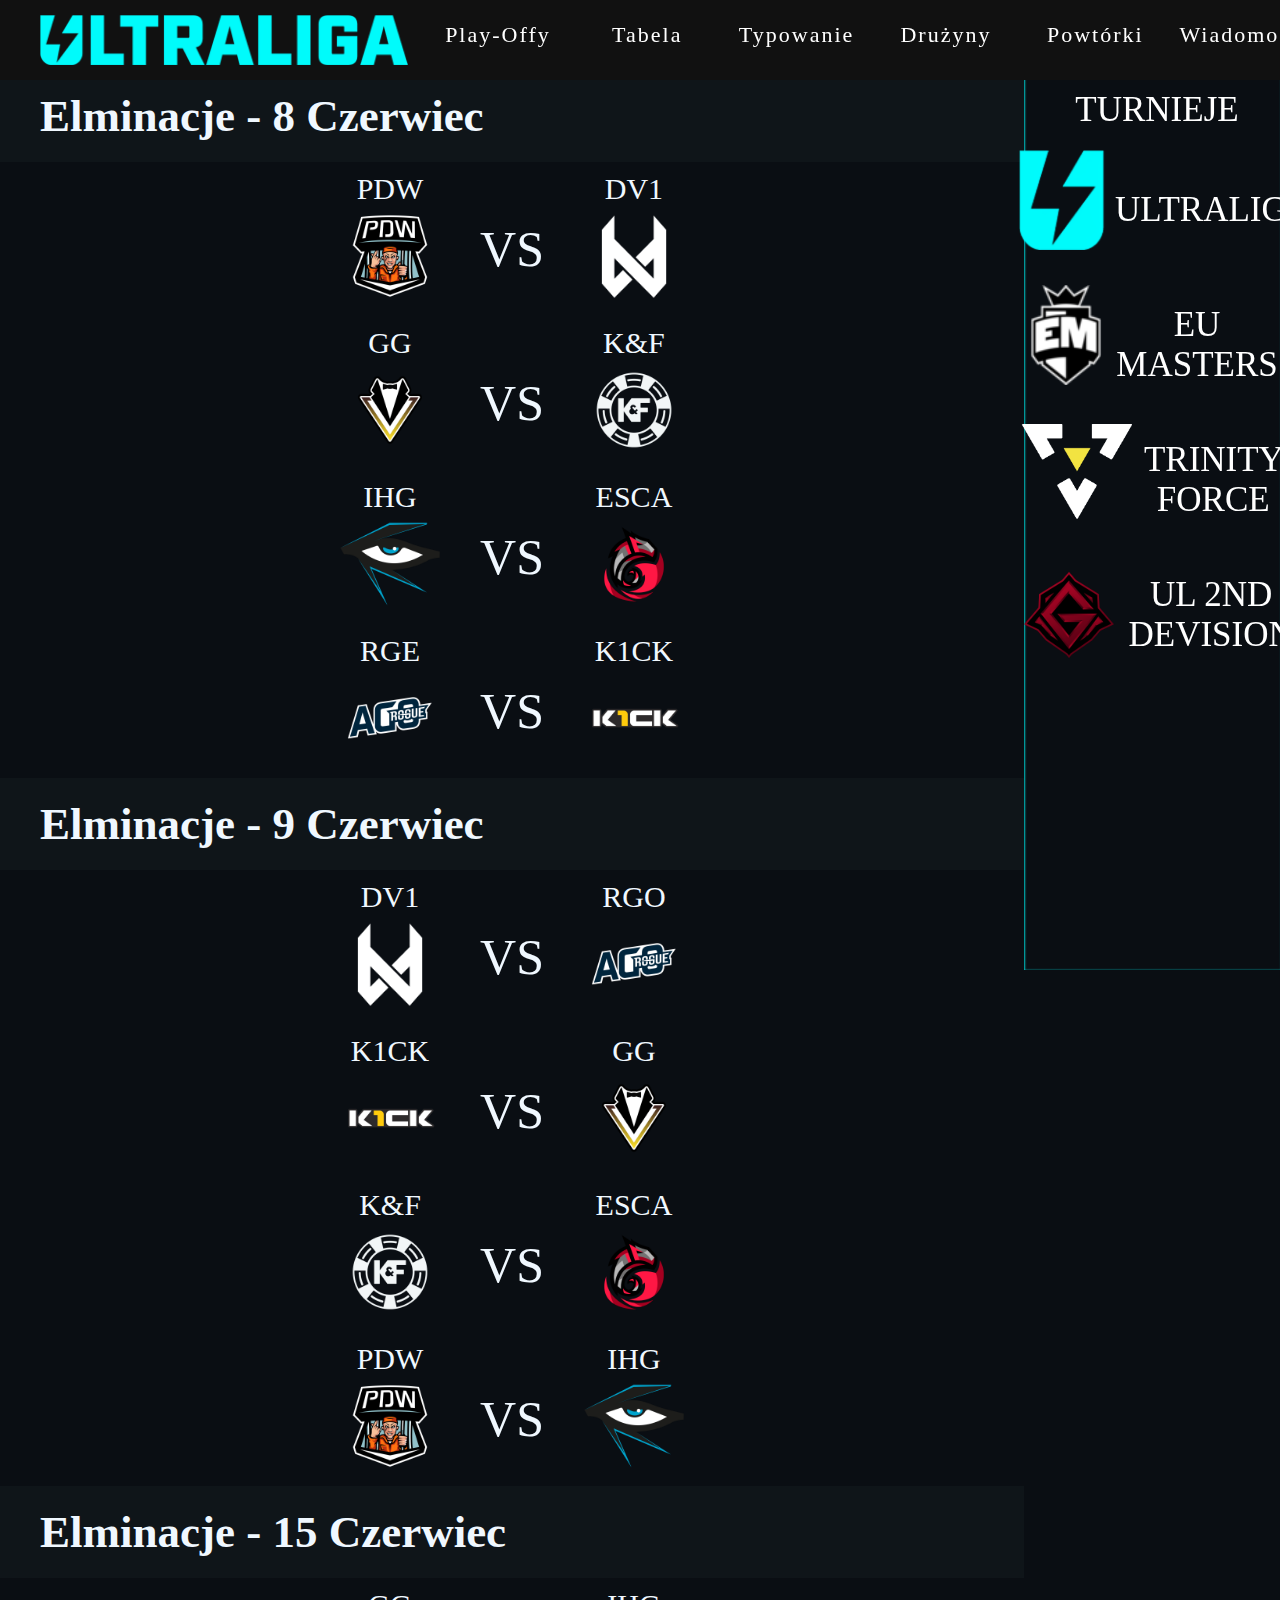
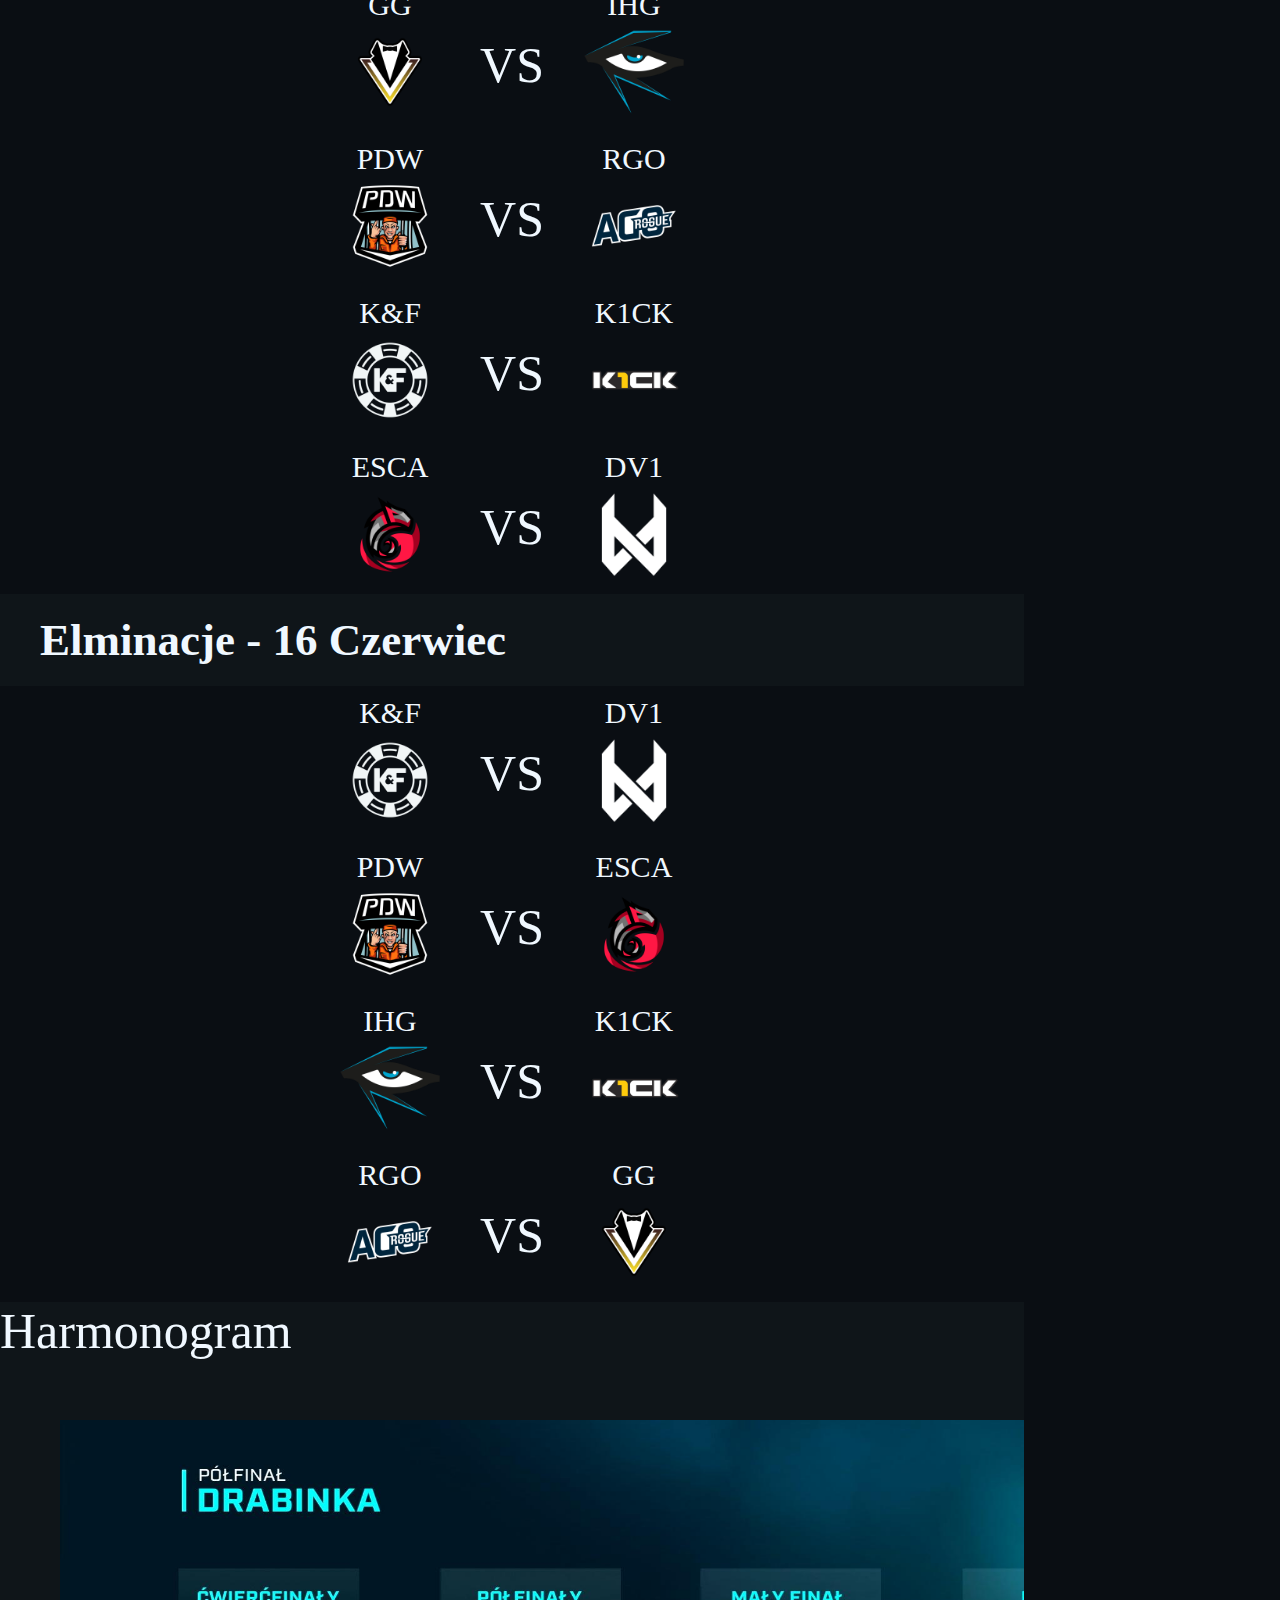
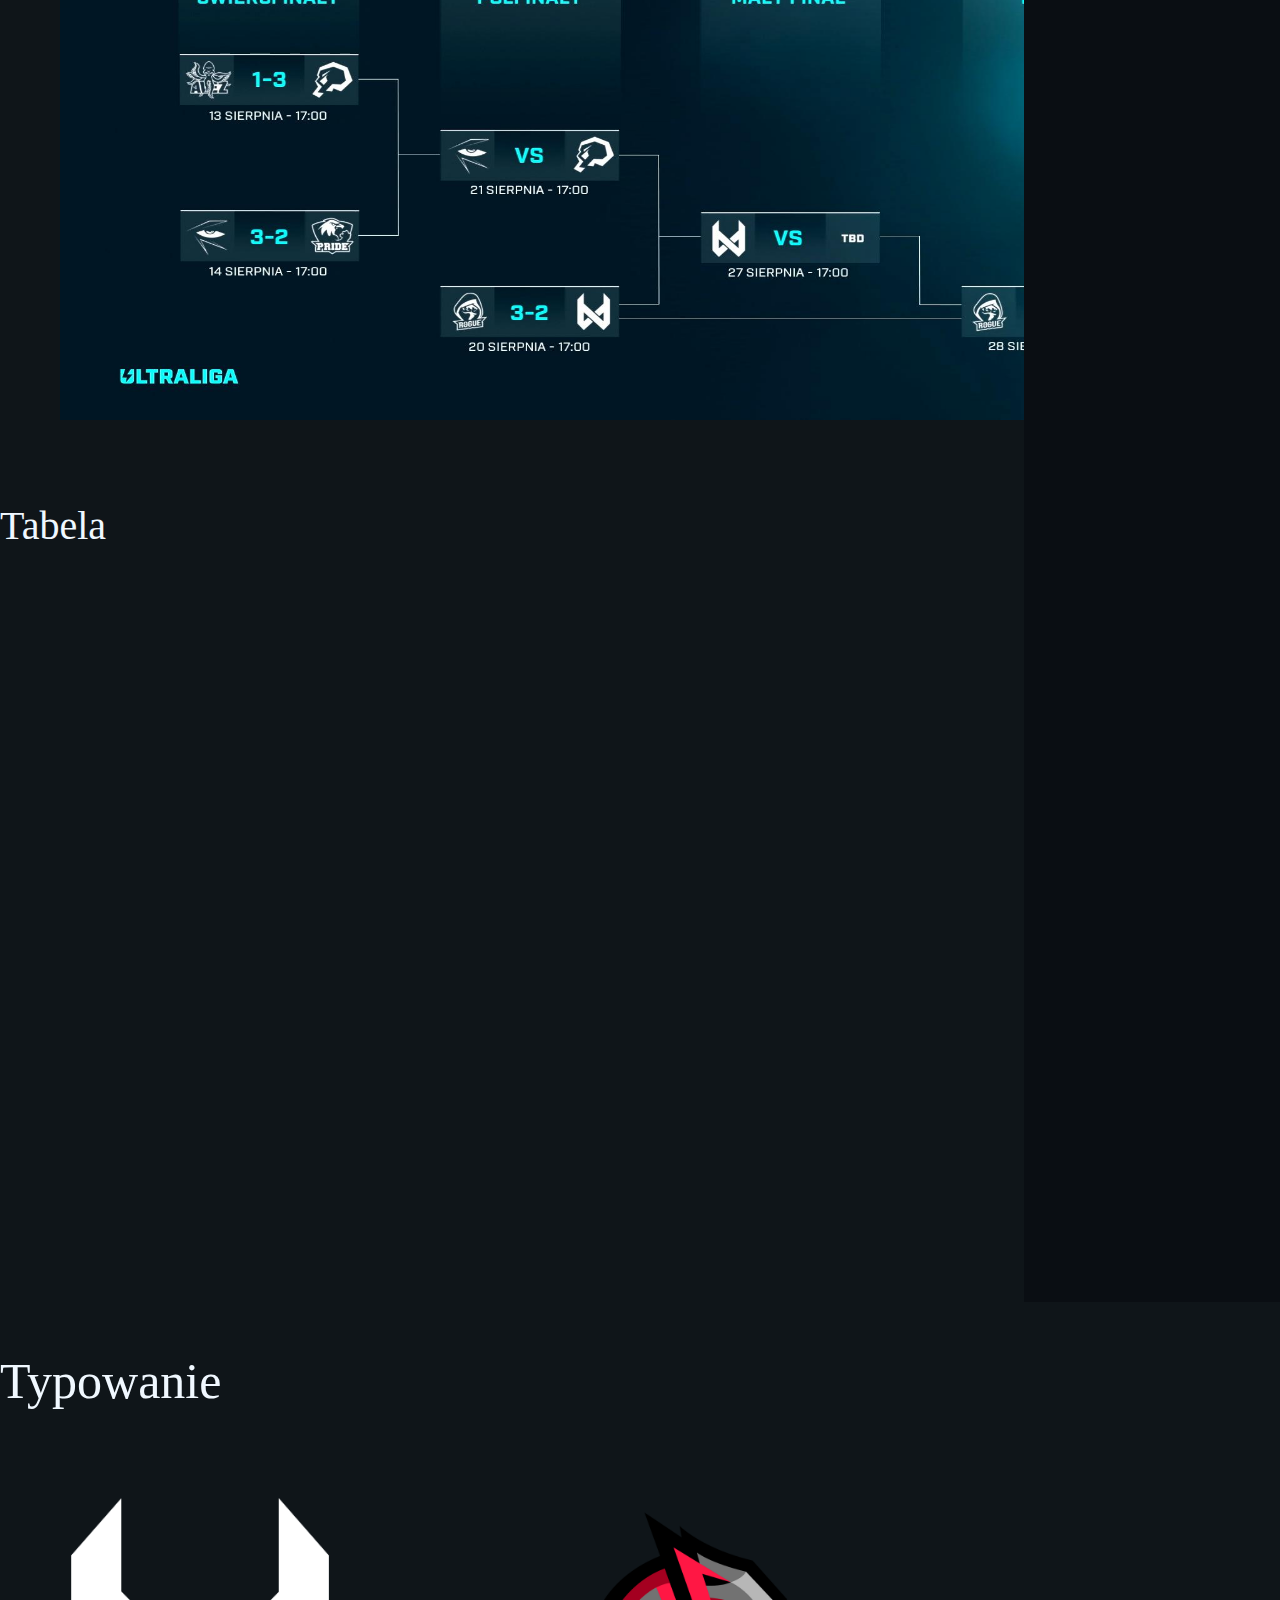
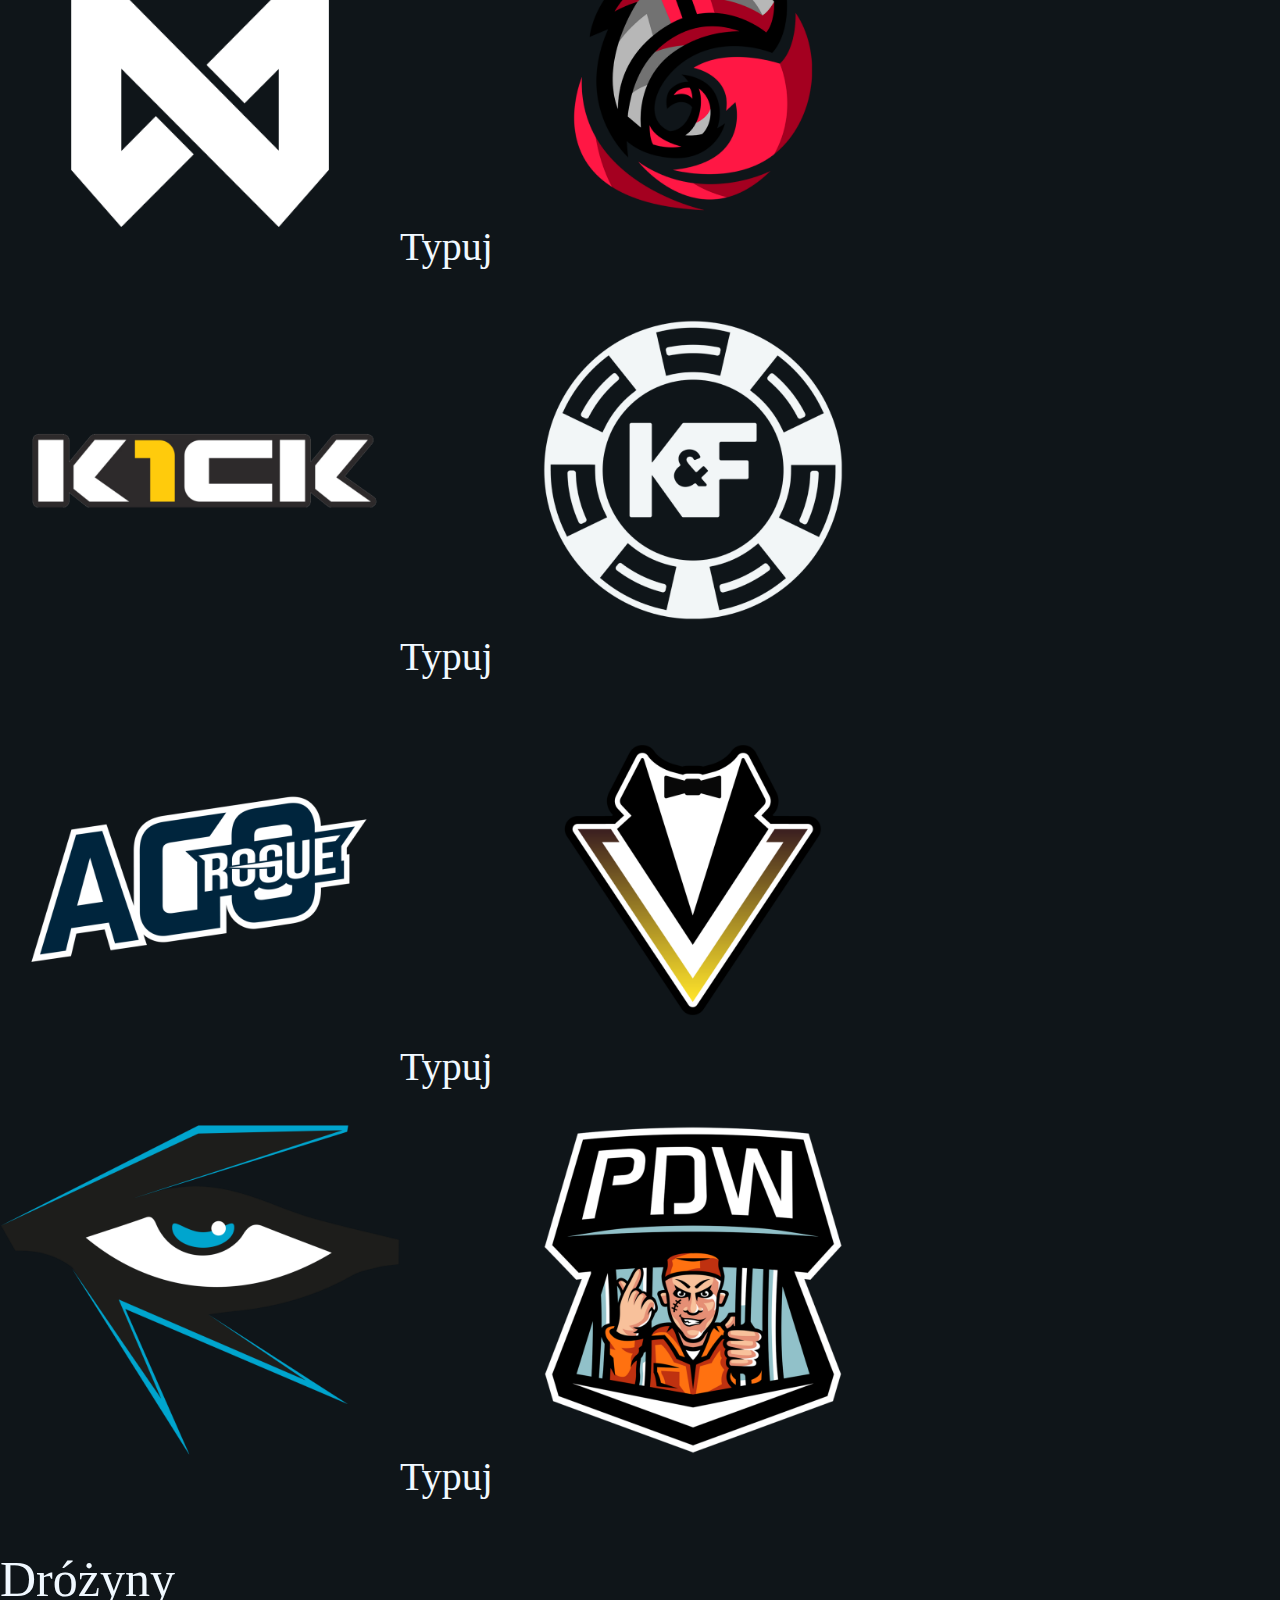
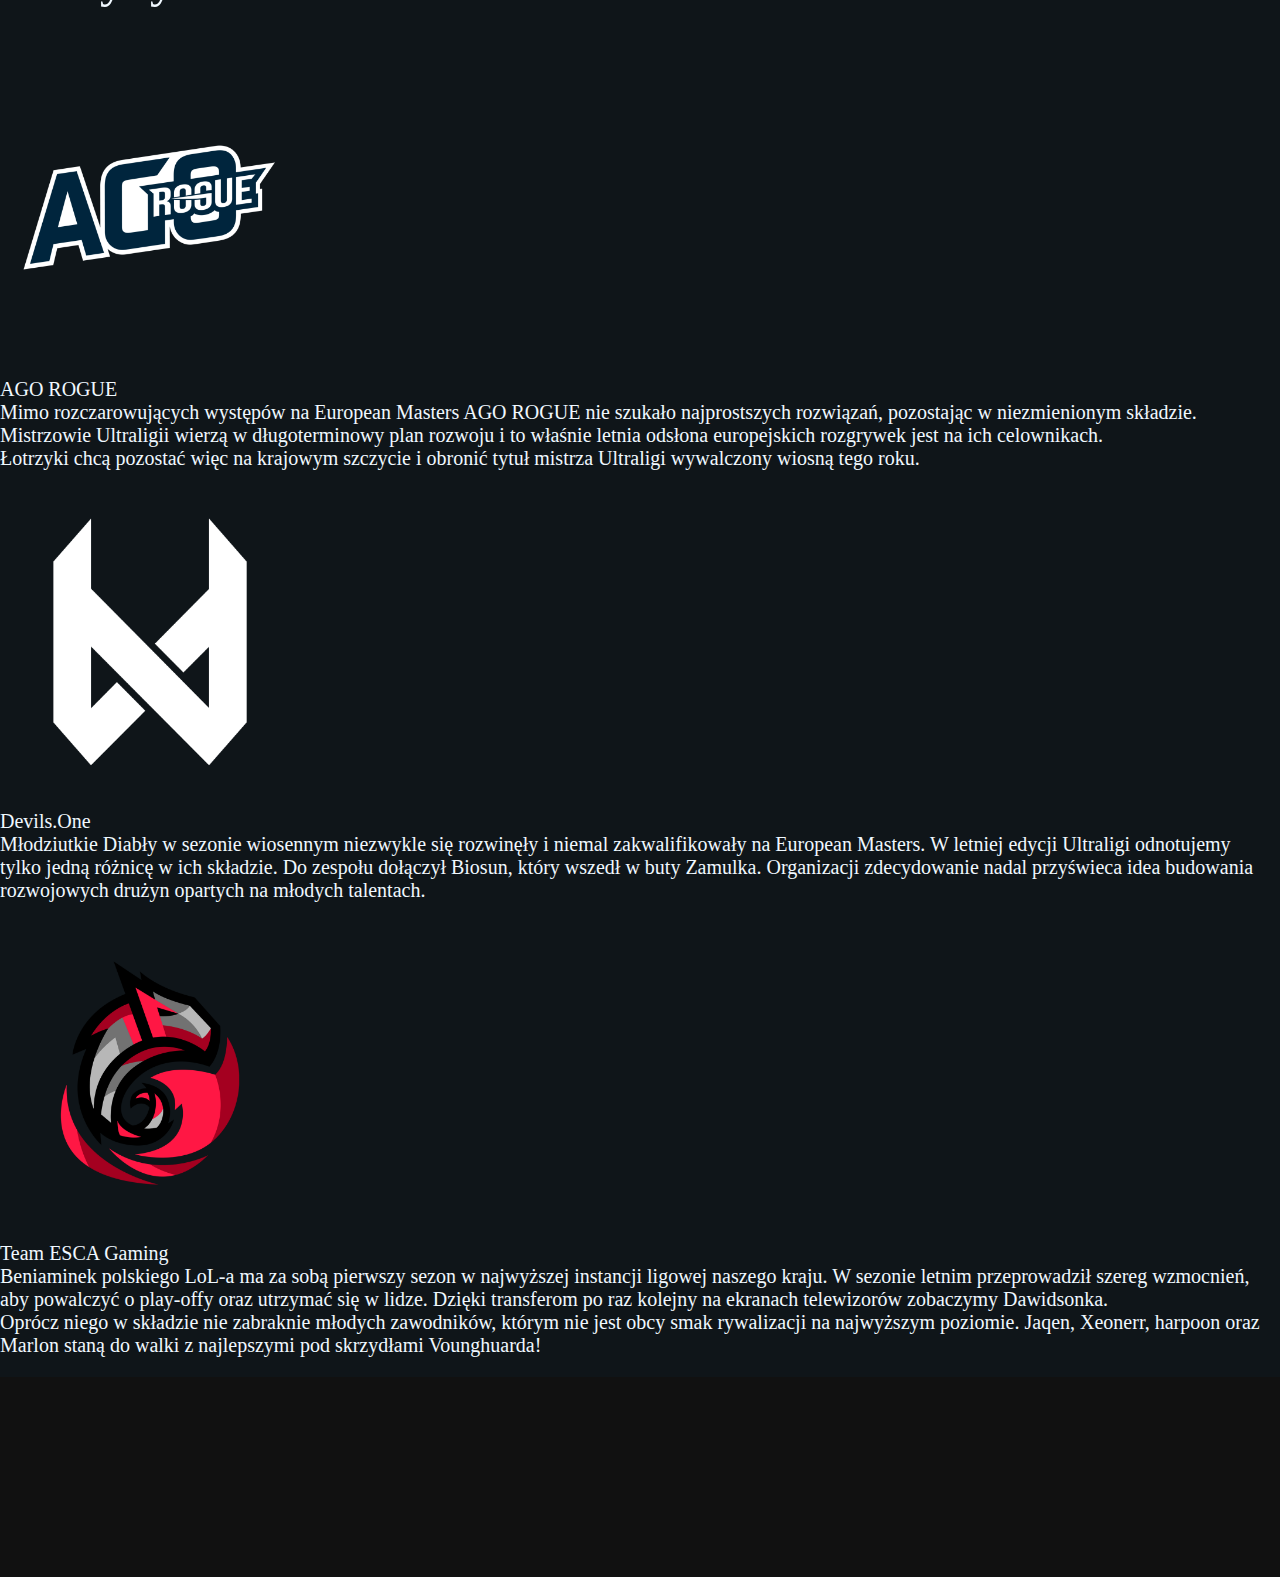
==== powtorki.html @ 5a7a58bf "strona1" ====
<html>
    
    <head>
        <link href="strona.css" rel="stylesheet">
       <script src="https://ajax.googleapis.com/ajax/libs/jquery/3.5.1/jquery.min.js"></script>
    </head>
    
    <body>
        <title>ULTRALIGA</title>
        <div class="baner">
            <img src="ultraliga-logo.png" class="logoUL" >
            <div class="menu">
                <div class="harmonogram miganie"><a href="#harmonogram" class="harmonogramp">Play-Offy</a></div>    
                <div class="tabela miganie"><a href="#tabela" class="tabelap">Tabela</a></div>
                <div class="typowanie miganie"><a href="#typowanie" class="typowaniep">Typowanie</a></div>
                <div class="drozyna miganie"><a href="#dru" class="drozynap">Drużyny</a></div>
                <div class="replay miganie" ><a href="powtorki.html" class="replayp" >Powtórki</a></div>
                <div class="wiadomosci miganie"><a href="strona.html" class="wiadomoscip">Wiadomości</a></div>  
            </div>
        </div>
        
       
        
        

       
        <div class="main">
        <div class="contet">
        <div class="dzien">
        <h2 class="tytul">
        <span class="typ">Elminacje</span>
        -    
        <span class="data">8 Czerwiec</span>    
        </h2>
        </div>
        <div class="mecze">
        <a class=" linkvod miganie " href="Vody.html">
        <div class="timki miganie podswietlanie">
        <div class="team">
        <div class="nazwa">PDW</div> 
        <img class="logaT" src="PDW.png">    
        </div>
        <span class="vs">VS</span>
        <div class="team">
        <div class="nazwa">DV1</div>
        <img  class="logaT" src="DEVILS_ONE.png">    
        </div>    
        </div>    
         </a>    
        </div>
        
      
        <div class="mecze">
        <a class=" linkvod miganie " href="Vody.html">
        <div class="timki miganie podswietlanie">
        <div class="team">
        <div class="nazwa">GG</div> 
        <img class="logaT" src="GG.png">    
        </div>
        <span class="vs">VS</span>
        <div class="team">
        <div class="nazwa">K&amp;F</div>
        <img  class="logaT" src="KNF.png">    
        </div>    
        </div>    
         </a>    
        </div>
        
        <div class="mecze">
        <a class=" linkvod miganie " href="Vody.html">
        <div class="timki miganie podswietlanie">
        <div class="team">
        <div class="nazwa">IHG</div> 
        <img class="logaT" src="IHG.png">    
        </div>
        <span class="vs">VS</span>
        <div class="team">
        <div class="nazwa">ESCA</div>
        <img  class="logaT" src="ESCA.png">    
        </div>    
        </div>    
         </a>    
        </div> 
           
             <div class="mecze">
        <a class=" linkvod miganie  " href="Vody.html">
        <div class="timki miganie podswietlanie">
        <div class="team" >
        <div class="nazwa">RGE</div> 
        <img class="logaT" src="AGOROUGUE.png">    
        </div>
        <span class="vs">VS</span>
        <div class="team">
        <div class="nazwa">K1CK</div>
        <img  class="logaT" src="KICK.png">    
        </div>    
        </div>    
         </a>    
        </div>  
          <div class="dzien">
        <h2 class="tytul">
        <span class="typ">Elminacje</span>
        -    
        <span class="data">9 Czerwiec</span>    
        </h2>
        </div>  
        <div class="mecze">
        <a class=" linkvod miganie" href="Vody.html">
        <div class="timki miganie podswietlanie">
        <div class="team">
        <div class="nazwa">DV1</div> 
        <img class="logaT" src="DEVILS_ONE.png">    
        </div>
        <span class="vs">VS</span>
        <div class="team">
        <div class="nazwa">RGO</div>
        <img  class="logaT" src="AGOROUGUE.png">    
        </div>    
        </div>    
         </a>    
        </div>  <div class="mecze">
        <a class=" linkvod miganie" href="Vody.html">
        <div class="timki miganie podswietlanie">
        <div class="team">
        <div class="nazwa">K1CK</div> 
        <img class="logaT" src="KICK.png">    
        </div>
        <span class="vs">VS</span>
        <div class="team">
        <div class="nazwa">GG</div>
        <img  class="logaT" src="GG.png">    
        </div>    
        </div>    
         </a>    
        </div>  <div class="mecze">
        <a class=" linkvod miganie" href="Vody.html">
        <div class="timki miganie podswietlanie">
        <div class="team">
        <div class="nazwa">K&amp;F</div> 
        <img class="logaT" src="KNF.png">    
        </div>
        <span class="vs">VS</span>
        <div class="team">
        <div class="nazwa">ESCA</div>
        <img  class="logaT" src="ESCA.png">    
        </div>    
        </div>    
         </a>    
        </div>  
            <div class="mecze">
        <a class=" linkvod miganie" href="Vody.html">
        <div class="timki miganie podswietlanie">
        <div class="team">
        <div class="nazwa">PDW</div> 
        <img class="logaT" src="PDW.png">    
        </div>
        <span class="vs">VS</span>
        <div class="team">
        <div class="nazwa">IHG</div>
        <img  class="logaT" src="IHG.png">    
        </div>    
        </div>    
         </a>    
        </div>
         <div class="dzien">
        <h2 class="tytul">
        <span class="typ">Elminacje</span>
        -    
        <span class="data">15 Czerwiec</span>    
        </h2>
        </div>
             <div class="mecze">
        <a class=" linkvod miganie" href="Vody.html">
        <div class="timki miganie podswietlanie">
        <div class="team">
        <div class="nazwa">GG</div> 
        <img class="logaT" src="GG.png">    
        </div>
        <span class="vs">VS</span>
        <div class="team">
        <div class="nazwa">IHG</div>
        <img  class="logaT" src="IHG.png">    
        </div>    
        </div>    
         </a>    
        </div>
             <div class="mecze">
        <a class=" linkvod miganie" href="Vody.html">
        <div class="timki miganie podswietlanie">
        <div class="team">
        <div class="nazwa">PDW</div> 
        <img class="logaT" src="PDW.png">    
        </div>
        <span class="vs">VS</span>
        <div class="team">
        <div class="nazwa">RGO</div>
        <img  class="logaT" src="AGOROUGUE.png">    
        </div>    
        </div>    
         </a>    
        </div>
             <div class="mecze">
        <a class=" linkvod miganie" href="Vody.html">
        <div class="timki miganie podswietlanie">
        <div class="team">
        <div class="nazwa">K&amp;F</div> 
        <img class="logaT" src="KNF.png">    
        </div>
        <span class="vs">VS</span>
        <div class="team">
        <div class="nazwa">K1CK</div>
        <img  class="logaT" src="KICK.png">    
        </div>    
        </div>    
         </a>    
        </div>
             <div class="mecze">
        <a class=" linkvod miganie" href="Vody.html">
        <div class="timki miganie podswietlanie">
        <div class="team">
        <div class="nazwa">ESCA</div> 
        <img class="logaT" src="ESCA.png">    
        </div>
        <span class="vs">VS</span>
        <div class="team">
        <div class="nazwa">DV1</div>
        <img  class="logaT" src="DEVILS_ONE.png">    
        </div>    
        </div>    
         </a>    
        </div>
            <div class="dzien">
        <h2 class="tytul">
        <span class="typ">Elminacje</span>
        -    
        <span class="data">16 Czerwiec</span>    
        </h2>
        </div>
             <div class="mecze">
        <a class=" linkvod miganie" href="Vody.html">
        <div class="timki miganie podswietlanie">
        <div class="team">
        <div class="nazwa">K&amp;F</div> 
        <img class="logaT" src="KNF.png">    
        </div>
        <span class="vs">VS</span>
        <div class="team">
        <div class="nazwa">DV1</div>
        <img  class="logaT" src="DEVILS_ONE.png">    
        </div>    
        </div>    
         </a>    
        </div>
             <div class="mecze">
        <a class=" linkvod miganie" href="Vody.html">
        <div class="timki miganie podswietlanie">
        <div class="team">
        <div class="nazwa">PDW</div> 
        <img class="logaT" src="PDW.png">    
        </div>
        <span class="vs">VS</span>
        <div class="team">
        <div class="nazwa">ESCA</div>
        <img  class="logaT" src="ESCA.png">    
        </div>    
        </div>    
         </a>    
        </div>
             <div class="mecze">
        <a class=" linkvod miganie" href="Vody.html">
        <div class="timki miganie podswietlanie">
        <div class="team">
        <div class="nazwa">IHG</div> 
        <img class="logaT" src="IHG.png">    
        </div>
        <span class="vs">VS</span>
        <div class="team">
        <div class="nazwa">K1CK</div>
        <img  class="logaT" src="KICK.png">    
        </div>    
        </div>    
         </a>    
        </div>
             <div class="mecze">
        <a class=" linkvod miganie" href="Vody.html">
        <div class="timki miganie podswietlanie">
        <div class="team">
        <div class="nazwa">RGO</div> 
        <img class="logaT" src="AGOROUGUE.png">    
        </div>
        <span class="vs">VS</span>
        <div class="team">
        <div class="nazwa">GG</div>
        <img  class="logaT" src="GG.png">    
        </div>    
        </div>    
         </a>    
        </div>
            
            
        </div>    
        
            <div class="contet2 pasek">
                
                <span class="napisy">TURNIEJE</span>
                <div class="boczneprzyciski ">
                <a class="bocznyguziklink miganie">
                <div class="bocznyguzik ">
                <img src="Ulogo.png" class="logaP"> 
                    <span class="napisy">ULTRALIGA</span>       
                </div> 
                    
                </a>
                
                <a class="bocznyguziklink miganie">
                <div class="bocznyguzik ">
                <img src="EUM.png" class="logaP"> 
                    <span class="napisy">EU MASTERS</span>       
                </div> 
                    
                </a>
                
                <a class="bocznyguziklink miganie">
                <div class="bocznyguzik">
                <img src="TRIF.png" class="logaP"> 
                    <span class="napisy">TRINITY FORCE</span>       
                </div> 
                    
                </a>
                <a class="bocznyguziklink miganie">
                <div class="bocznyguzik">
                <img src="Ugaming.png" class="Ugaming"> 
                    <span class="napisy">UL 2ND DEVISION</span>       
                </div> 
                    
                </a>    
                </div>
            
            </div>
         
        </div> 
            
         <div id="harmonogram">
        
             
        
        <div class="Hlewo">
        <div><span class="Hnapis">Harmonogram</span><br>
        <img  class="harmonogram" src="drabinka.jpg_large">    
        </div>    
        </div>
        <div class="Hprawo"></div> 
        </div>
        
        
        <div id="tabela">
        <div class="Hlewo">
        <div><span class="Hnapis" style="color: aliceblue;font-size: 40px;">Tabela</span><br>
    
        </div> 
            
        </div>    
                 <div class="Hprawo"></div>     

            
        </div>    
        <div id="typowanie">
        <div class="Hlewo">
        <div><p style="color: aliceblue;font-size: 50px;"> Typowanie</p>
        </div>
        <div class="kontener">
           <img src="DEVILS_ONE.png" class="typlog"><a href="https://www.youtube.com/watch?v=d1YBv2mWll0" style="color: aliceblue;font-size: 40px;text-decoration: none;">Typuj</a><img src="ESCA.png" class="typlog"> 
            
        </div>
            <div class="kontener">
           <img src="KICK.png" class="typlog"><a href="https://www.youtube.com/watch?v=d1YBv2mWll0" style="color: aliceblue;font-size: 40px;text-decoration: none;">Typuj</a><img src="KNF.png" class="typlog"> 
            
        </div>
            <div class="kontener">
           <img src="AGOROUGUE.png" class="typlog"><a href="https://www.youtube.com/watch?v=d1YBv2mWll0" style="color: aliceblue;font-size: 40px;text-decoration: none;">Typuj</a><img src="GG.png" class="typlog"> 
            
        </div>
            <div class="kontener">
           <img src="IHG.png" class="typlog"><a href="https://www.youtube.com/watch?v=d1YBv2mWll0" style="color: aliceblue;font-size: 40px;text-decoration: none;">Typuj</a><img src="PDW.png" class="typlog"> 
            
        </div>
        </div>
        <div class="Hprawo"></div>     
        </div>
        <div id="dru">
        
        <div class="Hlewo">
            <p style="color: aliceblue;font-size: 50px;"> Dróżyny</p>
           <div>
            <img class="logaopis" src="AGOROUGUE.png"> <p class="napsyopisy">AGO ROGUE <br>
Mimo rozczarowujących występów na European Masters AGO ROGUE nie szukało najprostszych rozwiązań, pozostając w niezmienionym składzie.<br> Mistrzowie Ultraligii wierzą w długoterminowy plan rozwoju i to właśnie letnia odsłona europejskich rozgrywek jest na ich celownikach. <br>Łotrzyki chcą pozostać więc na krajowym szczycie i obronić tytuł mistrza Ultraligi wywalczony wiosną tego roku.</p>  
               
            </div> 
            <div>
            <img class="logaopis" src="DEVILS_ONE.png">  <p class="napsyopisy">Devils.One<br>
Młodziutkie Diabły w sezonie wiosennym niezwykle się rozwinęły i niemal zakwalifikowały na European Masters. W letniej edycji Ultraligi odnotujemy <br> tylko jedną różnicę w ich składzie. Do zespołu dołączył Biosun, który wszedł w buty Zamulka. Organizacji zdecydowanie nadal przyświeca idea budowania<br> rozwojowych drużyn opartych na młodych talentach.</p> 
               
            </div>   
            <div>
              <img class="logaopis" src="ESCA.png">  <p class="napsyopisy">Team ESCA Gaming<br>
                Beniaminek polskiego LoL-a ma za sobą pierwszy sezon w najwyższej instancji ligowej naszego kraju. W sezonie letnim przeprowadził szereg wzmocnień,<br> aby powalczyć o play-offy oraz utrzymać się w lidze. Dzięki transferom po raz kolejny na ekranach telewizorów zobaczymy Dawidsonka. <br>Oprócz niego w składzie nie zabraknie młodych zawodników, którym nie jest obcy smak rywalizacji na najwyższym poziomie. Jaqen, Xeonerr, harpoon oraz<br> Marlon staną do walki z najlepszymi pod skrzydłami Vounghuarda!</p> 
               
            </div>
        
            
          
          
        </div>
            
                  <div class="Hprawo"></div>     
   
         </div>   
        
        
      
        
        
        
        
        <div class="footer"></div>
      
        <script>
   
            
            
        </script>
        
    </body>

    
</html>
---- strona.css ----
body{
margin:0;
padding: 0;
background-color: #0f1519;  
}

.baner{
z-index: 10;
width: 100%;
margin: 0;
padding: 0;
background-color: #111;
display: flex;
justify-content: space-between;
position: fixed;    
}
.logoUL{
height: 50px;  
margin: 15px;
padding: 0;
margin-left: 40px;
}
.menu{    
display: flex;
justify-content: space-around;
align-items: center;
width: 70%;
height: 100%;    
margin-right: 50px;    
}
.main{
background-color: #0a0e13;
padding-top: 70px;
width: 100%;
display: flex;
    
}
.lewo{
float: left;  
width: 50%;
background-color: #0f1519;
display: flex;
flex-direction: column;
align-items: center;    
}
.prawo{
 width: 50%;
background-color: #0f1519;
float: right;
display: flex;
flex-direction: column;
align-items: center;    
}
.blokartykuly{
height: 350px;    
width: 550px;
background-color: #0a0e13;
margin: 20px 0;
padding: 10px;    
}
.artykul{
height: 350px;    
width: 550px;
text-decoration: none;    
}
.artykul>.zdj{
height: 280px;
width: 550px;    
}
.artykul>.opis{
color: aliceblue;
font-family: Franklin Gothic Heavy;
text-align: center;
margin-top: 5px;
font-size: 30px    
}
.footer{
background-color: #111;
height: 200px;
width: 100%; 
display: flex;
justify-content: space-between;
position: relative;
bottom: 0;    
}

.replay{
background-color: #111;
  
color: white;    
height: 70px;
width: 70px;  

  
}
.replayp{
color: white;
text-decoration: none;   

   
font-family: Franklin Gothic Heavy;
letter-spacing: 2px;
font-size: 22px;     
}
.harmonogram{
background-color: #111;

color: white;    
height: 70px;
width: 70px;  

     
}
.harmonogramp{
color: white;
text-decoration: none; 


font-family: Franklin Gothic Heavy;
letter-spacing: 2px;
font-size: 22px;     
}
.tabela{
background-color: #111;
   
color: white;    
height: 70px;
width: 70px;  

     
}
.tabelap{
color: white;
text-decoration: none; 

font-family: Franklin Gothic Heavy;
letter-spacing: 2px;
font-size: 22px;     
}
.typowanie{
background-color: #111;
    
color: white;    
height: 70px;
width: 70px;  

 
}
.typowaniep{
color: white;
text-decoration: none; 


font-family: Franklin Gothic Heavy;
letter-spacing: 2px;
font-size: 22px;     
}
.drozyna{
background-color: #111;
  
color: white;    
height: 70px;
width: 70px;  


}
.drozynap{
color: white;
text-decoration: none; 


font-family: Franklin Gothic Heavy;
letter-spacing: 2px;
font-size: 22px;     
}
.wiadomosci{
background-color: #111;
  
color: white;    
height: 70px;
width: 70px;   

 
}
.wiadomoscip{
color: white;
text-decoration: none; 


font-family: Franklin Gothic Heavy;
letter-spacing: 2px;
font-size: 22px;     
}
.miganie:hover{
box-shadow: rgb(0, 200, 200) 0px -2px 0px inset;
  
}
.podswietlanie:hover{
background-color: rgba(15, 21, 25,0.93);
box-shadow: rgb(0, 200, 200) 0px -2px 0px inset,
    rgb(0, 200, 200) 0px 2px 0px inset;
}
.pasek{
 box-shadow: rgb(0, 200, 200) 1px 0px 2px inset;  
}
.miganie{
width: 200px;
display: flex;
justify-content: center;
align-items: center;
}
.tytul{
margin: 0;
color: aliceblue;    
}
.dzien{
display: flex;
flex-direction: row;
font-size: 30px;
padding: 20px 40px;
background-color: #0f1519;    
}
.linkvod{
display: flex;
flex-direction: row;
width: 100%;
background-color: #1C272E;      
justify-content:flex-start;
   

}

.timki{
float: right;
background-color:#0a0e13;   
width: 100%;
display: flex;
flex-direction: row;
text-align: center;
 
}
.team{
padding: 10px;
    
}
.vs{
margin-top: 20px;
padding: 30px;    
color: aliceblue;
font-size: 50px;    
}
.nazwa{
color: aliceblue;
font-size: 30px;    
}
.logaT{
height:100px;     
width:100px;
}
.contet{
   
width: 80%;
display: flex;    
flex-direction: column;
  
}
.contet2{
height: 100%;
width: 20%;
right: 0;
position: fixed;
text-align: center;     
display: flex;
align-items:  center;  
flex-direction: column;
    
}

::-webkit-scrollbar {
    height: 14px;
    width: 14px;
    background-color: #0a0e13;
    margin: 0 10px;
}
.boczneprzyciski{
position: relative;
top: 10px;
display: flex;
flex-direction: column;
  
}
.napisy{
color: white;
font-family: Franklin Gothic Heavy;    
display: flex;
align-items:  center;
font-size: 35px;
margin-left: 10px; 
margin-top: 20px;   
}
.logaP{
height: 100px;
    
}
.Ugaming{
height: 100px;
margin-top: 20px;    
}
.bocznyguzik{
display: flex;
padding: 10px;
width: 100%;
  
}
.bocznyguziklink{
width: 267px;
height: 120px;
margin-bottom: 15px;   
   
}
.video{
height: 620px;
width: 1400px;
margin-left: 45px;
margin-top: 20px;    
}
.viddiv{
height: 670px;
width: 1491px;
background-color: #0f1519;    
}
#harmonogram{
height: 800px;
width: 100%; 
display: flex;
flex-direction: row;    
}
#harmonogram .Hlewo{
width: 80%;
display: flex;    
flex-direction: column;  
}
#harmonogram .Hprawo{
height: 100%;
width: 20%;
right: 0;
background-color: #0a0e13;
 
}
#harmonogram .Hnapis{
color: aliceblue;
font-size: 50px;    
}
#harmonogram .harmonogram{
height: 600px;
width: 1200px;    
margin: 60px;    
}
#tabela{
height: 800px;
width: 100%; 
display: flex;
flex-direction: row;    
}
#tabela .Hlewo{
width: 80%;
display: flex;    
flex-direction: column;  
}
#tabela .Hprawo{
height: 100%;
width: 20%;
right: 0;
background-color: #0a0e13;
 
}
.logaopis{
height: 300px;
width: 300px;    
}
.napsyopisy{
color: aliceblue;
font-size: 20px;    
}
.kontener{
    
}
.typlog{
height: 400px;
width: 400px;    
}
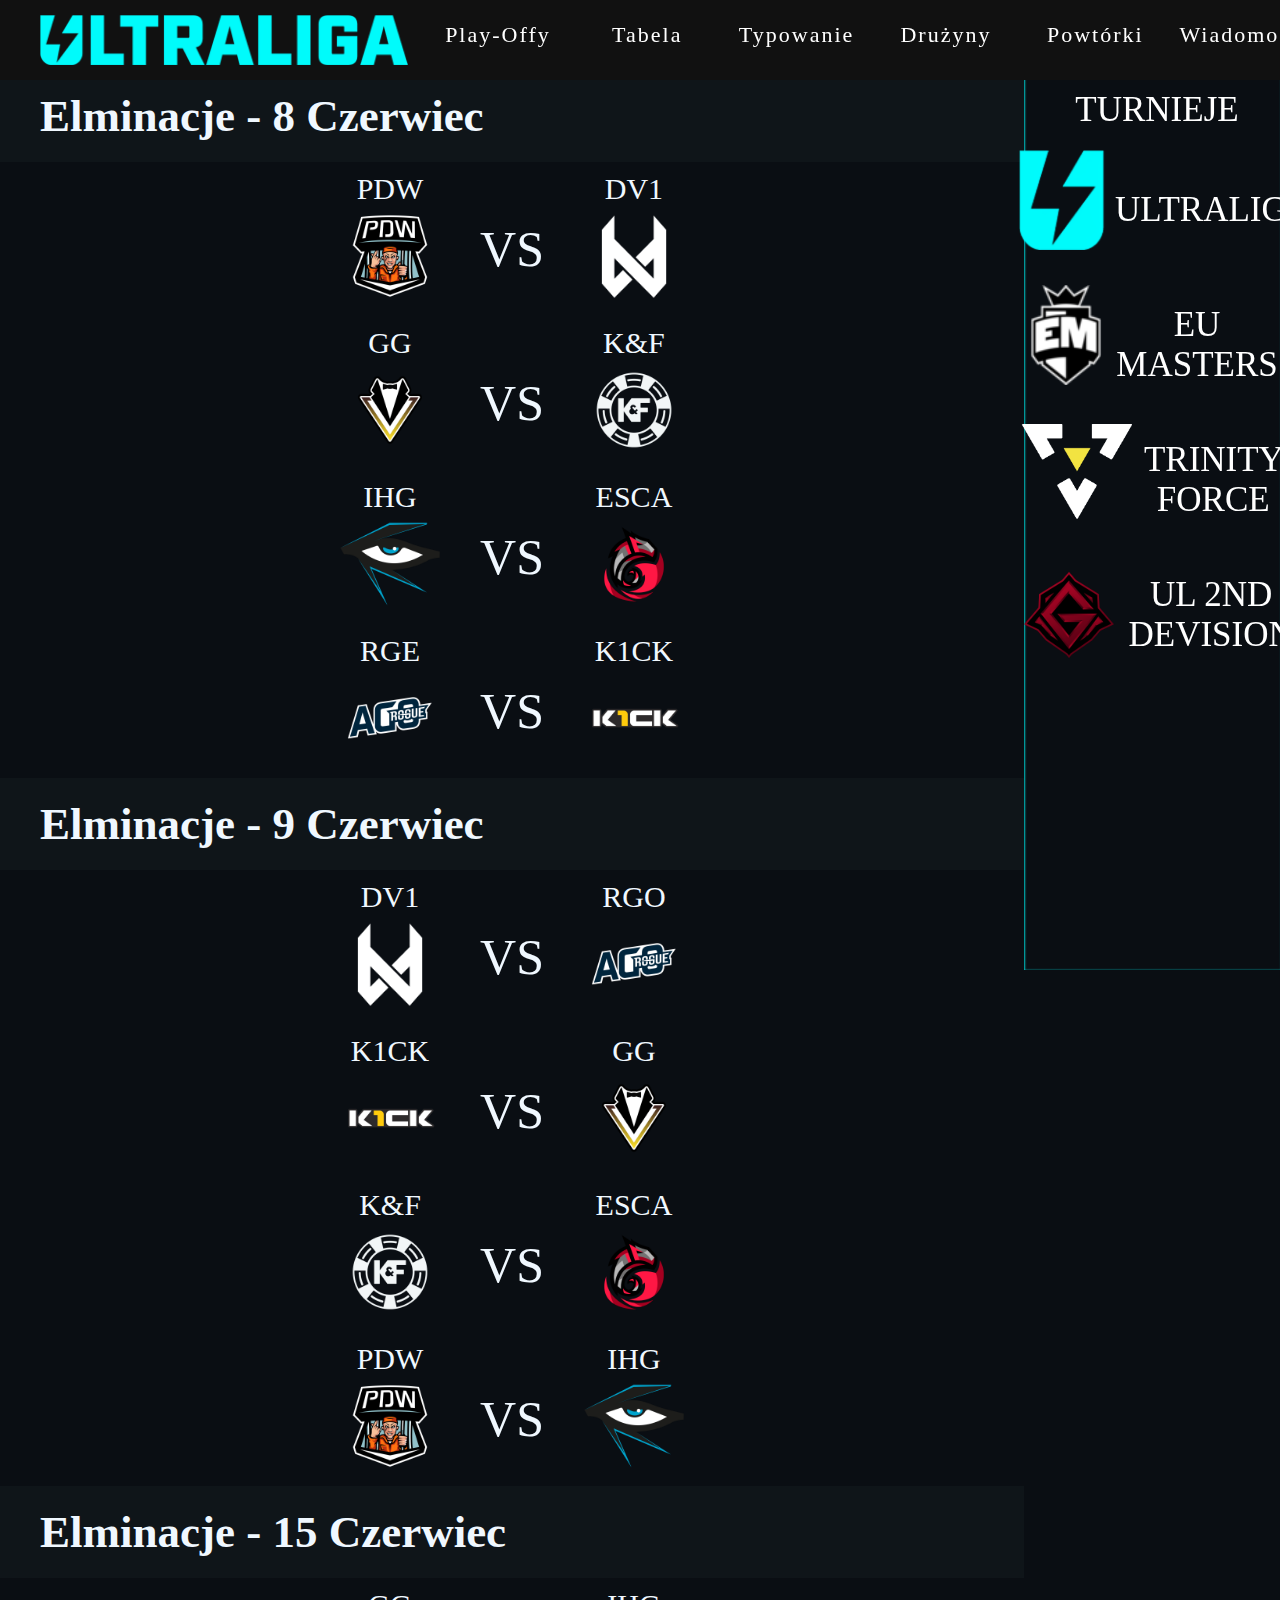
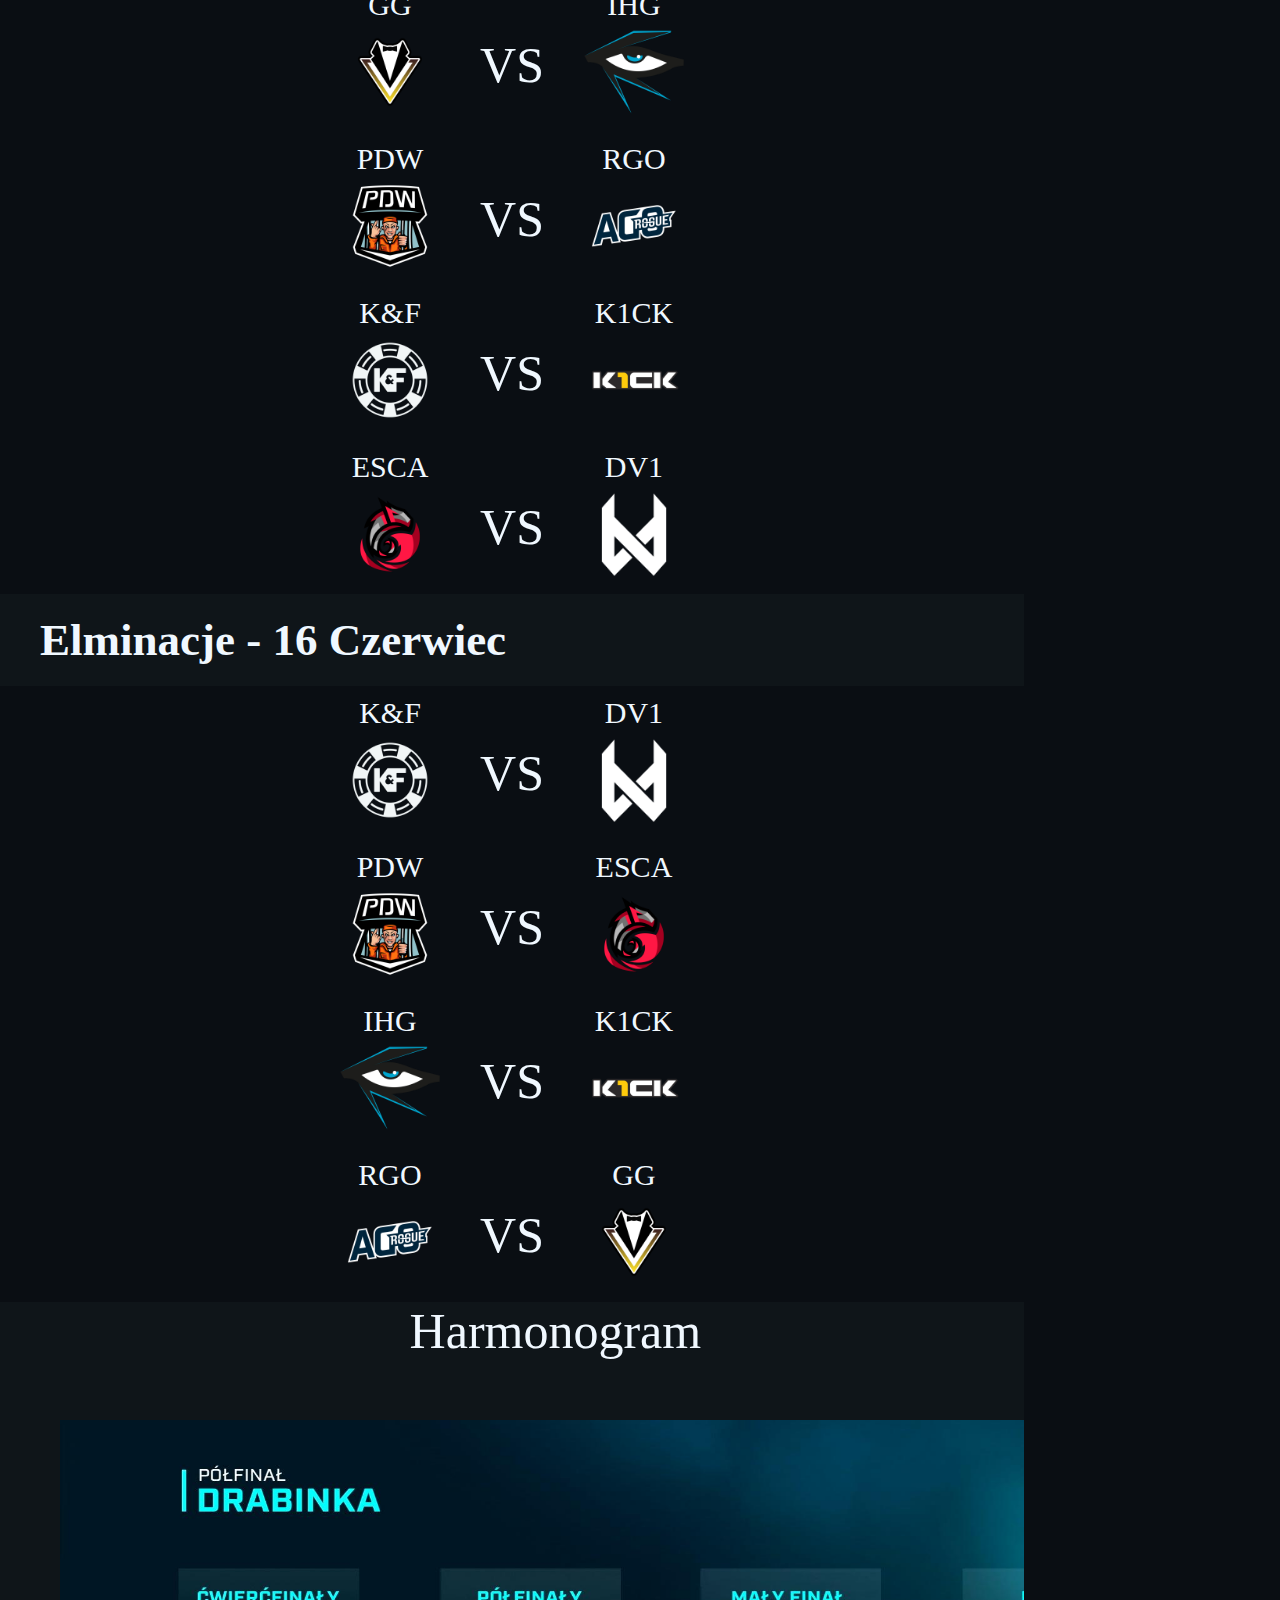
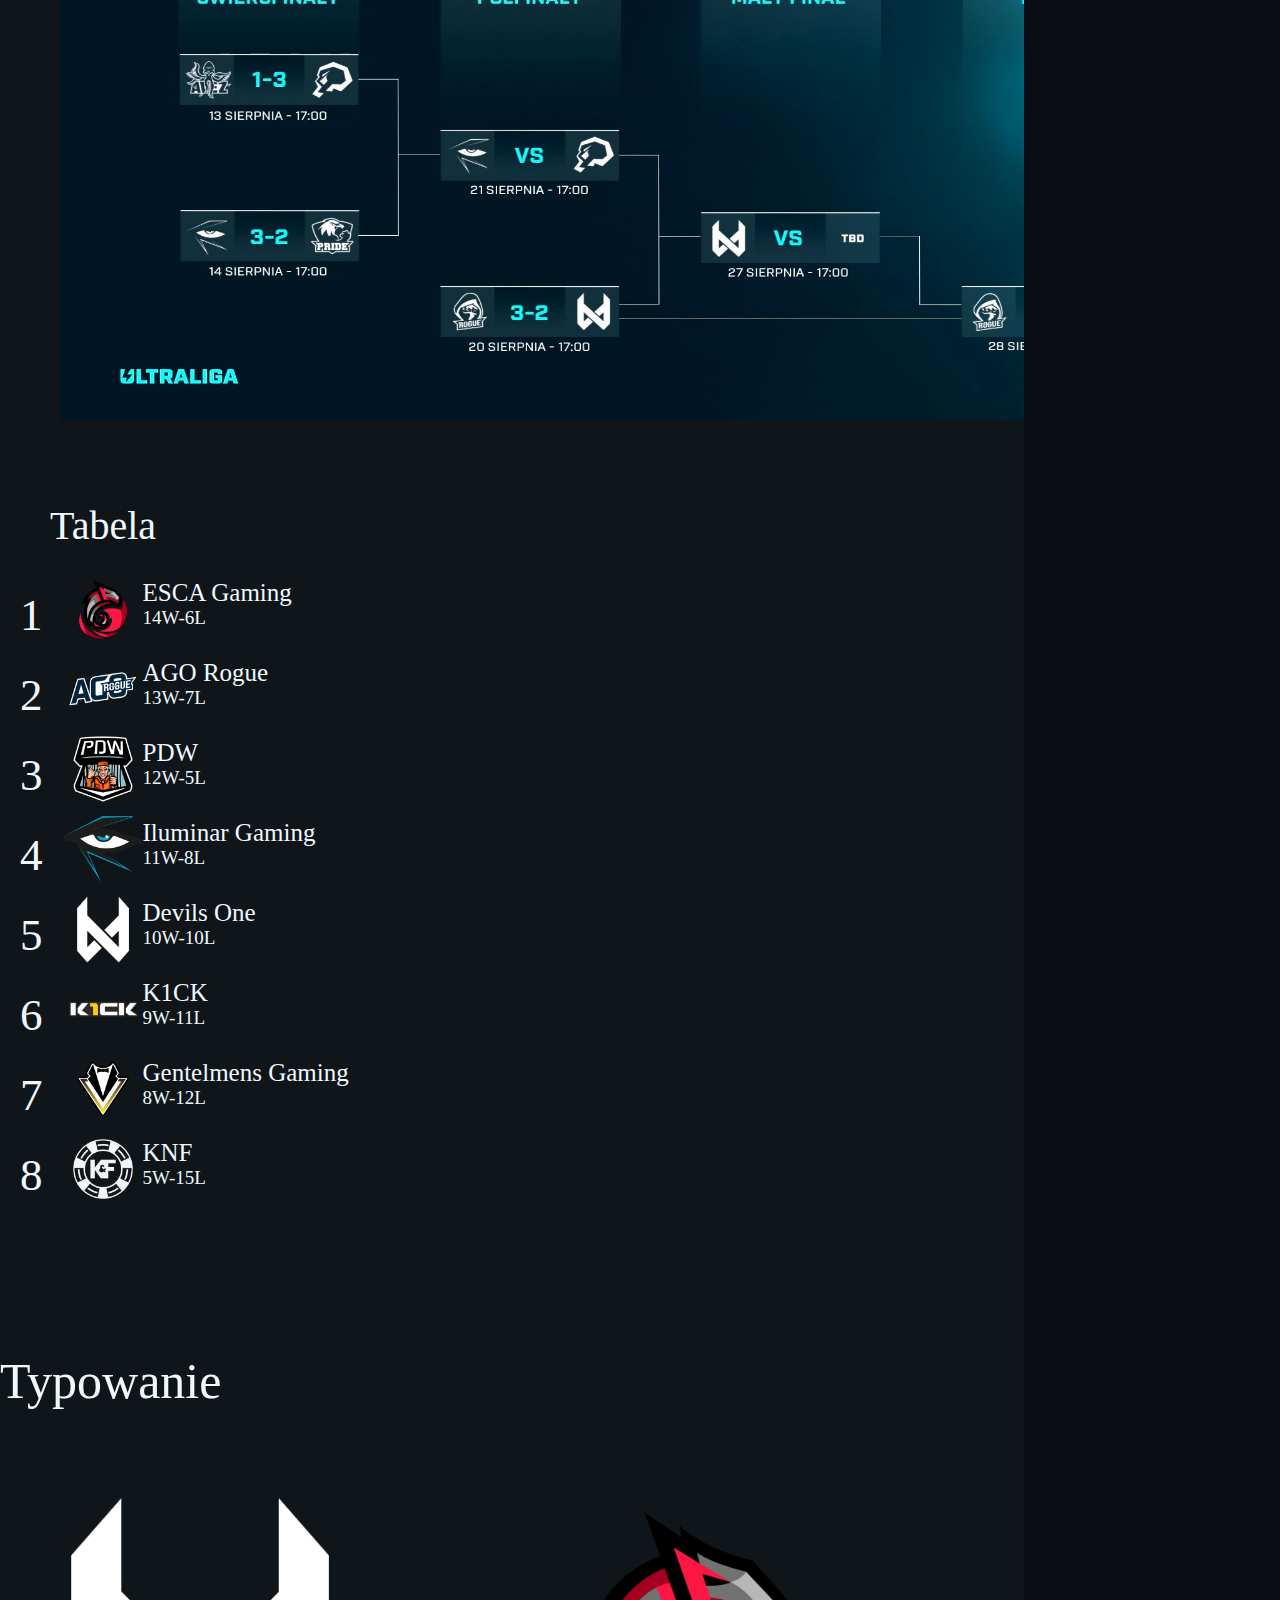
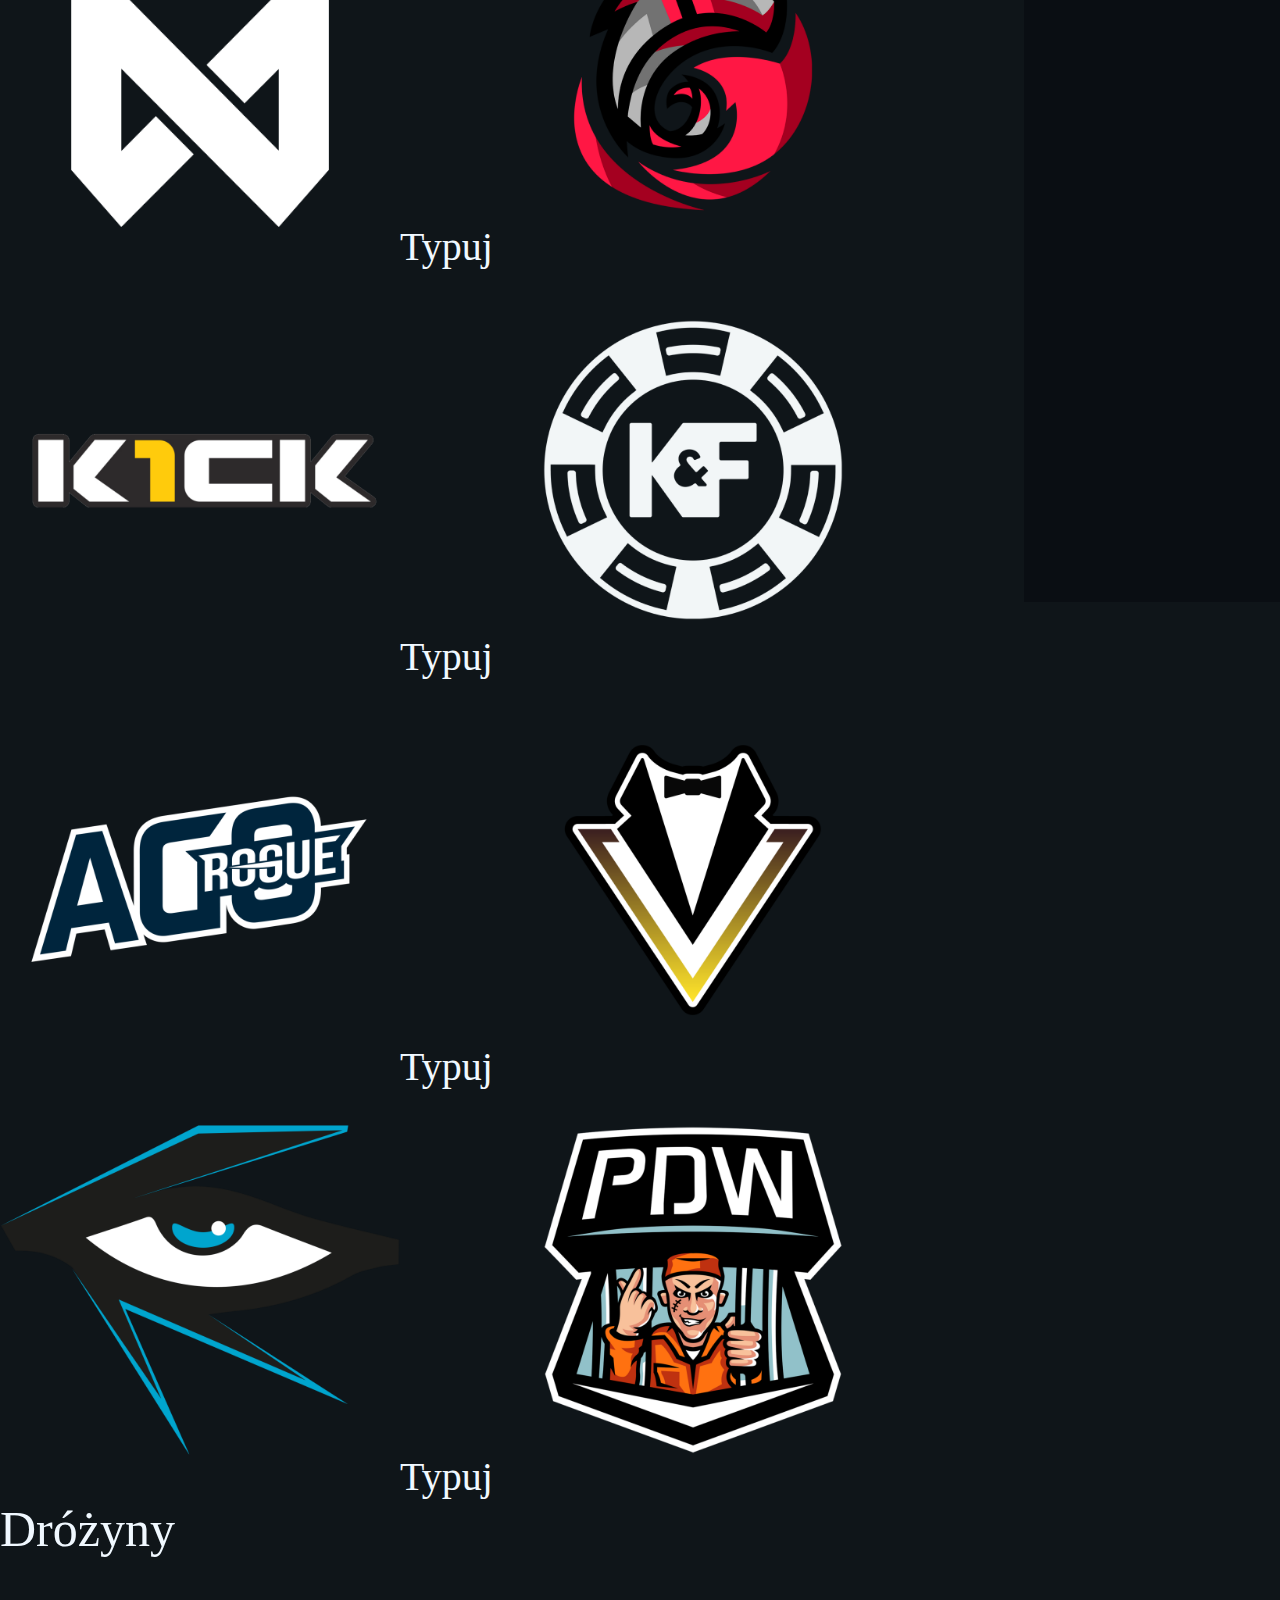
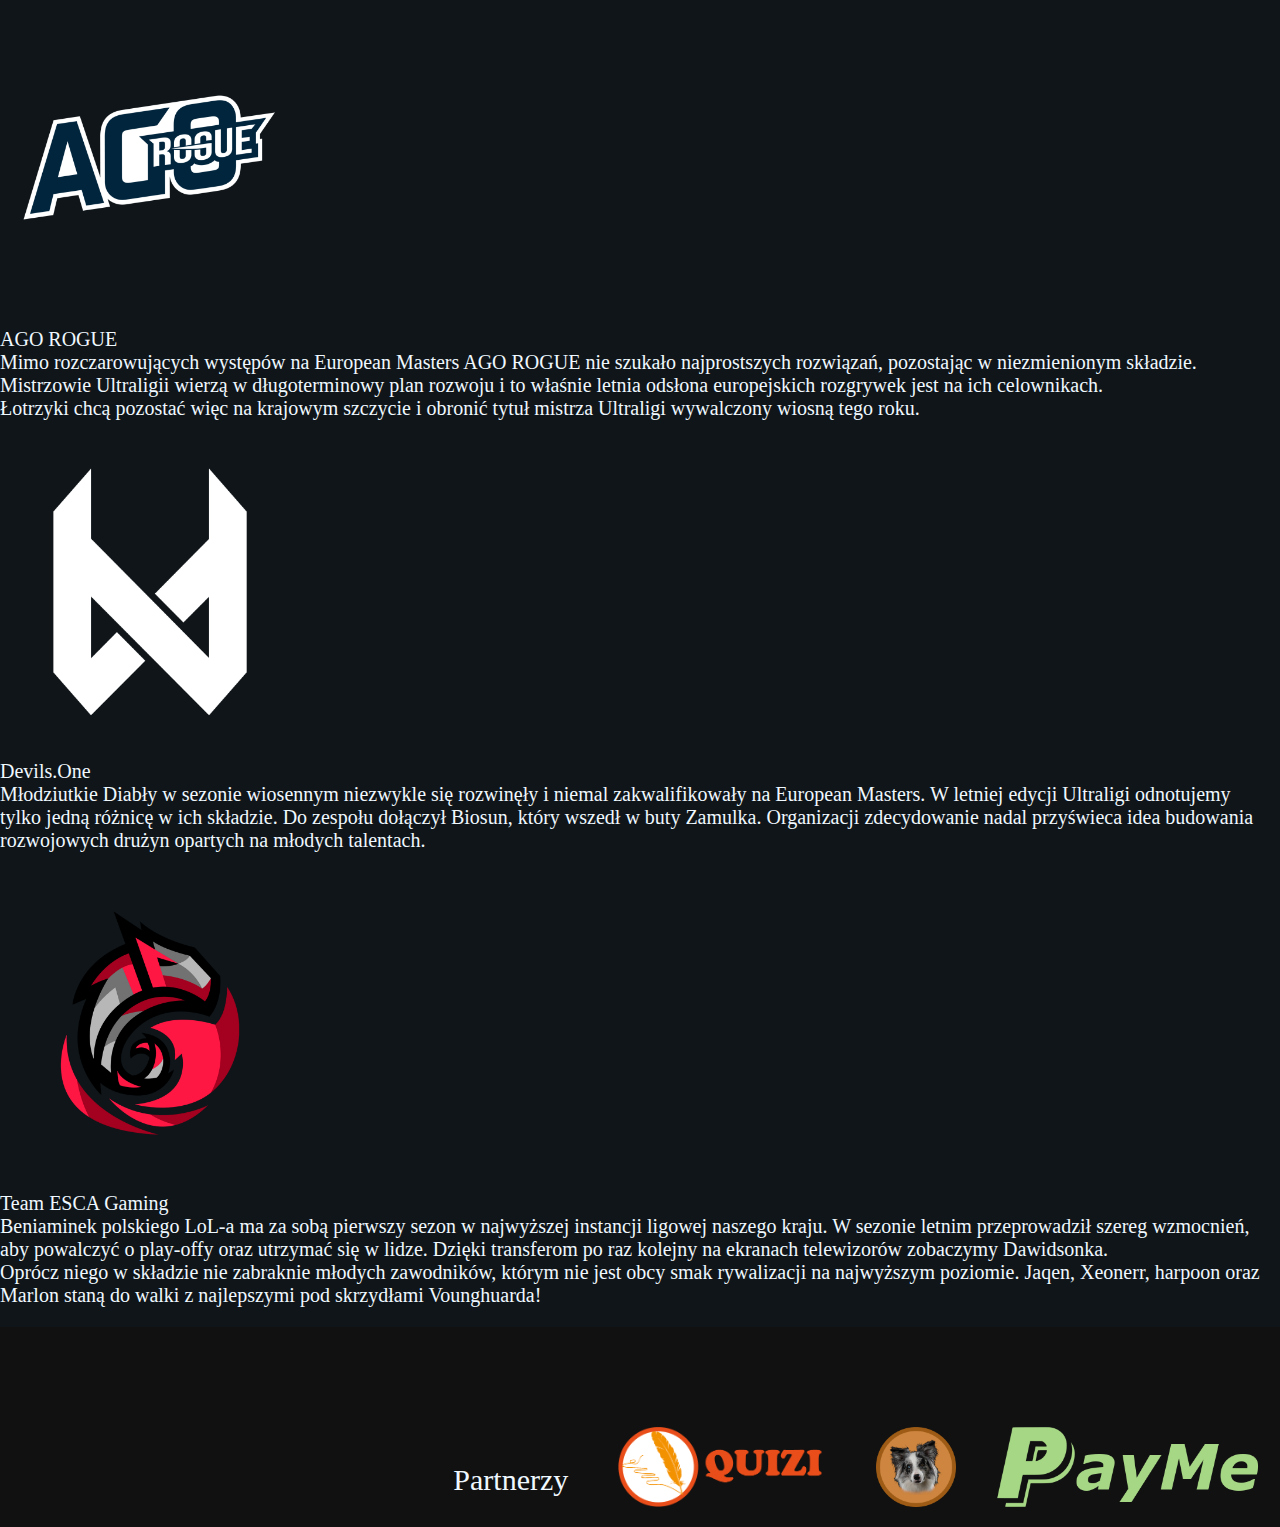
==== commit 4632ee29: "v3" ====
--- a/powtorki.html
+++ b/powtorki.html
@@ -15,7 +15,7 @@
                 <div class="typowanie miganie"><a href="#typowanie" class="typowaniep">Typowanie</a></div>
                 <div class="drozyna miganie"><a href="#dru" class="drozynap">Drużyny</a></div>
                 <div class="replay miganie" ><a href="powtorki.html" class="replayp" >Powtórki</a></div>
-                <div class="wiadomosci miganie"><a href="strona.html" class="wiadomoscip">Wiadomości</a></div>  
+                <div class="wiadomosci miganie"><a href="index.html" class="wiadomoscip">Wiadomości</a></div>  
             </div>
         </div>
         
@@ -355,8 +355,95 @@
         
         <div id="tabela">
         <div class="Hlewo">
-        <div><span class="Hnapis" style="color: aliceblue;font-size: 40px;">Tabela</span><br>
-    
+        <div class="dtabela"><span class="Tnapis" style="color: aliceblue;font-size: 40px;">Tabela</span><br>
+        </div> 
+        
+         <div class="calarow podswietlanie">
+        <div class="numerek">1</div>    
+        <div class="timek">
+        <div ><img src="ESCA.png" class="timeklogo" ></div>
+        <div class="timekinfo">
+        <div class="timeknazwa">ESCA Gaming</div>
+        <div class="wynik">14W-6L</div>    
+        </div>    
+        </div>    
+        </div>
+            
+               <div class="calarow podswietlanie">
+        <div class="numerek">2</div>    
+        <div class="timek">
+        <div ><img src="AGOROUGUE.png" class="timeklogo" ></div>
+        <div class="timekinfo">
+        <div class="timeknazwa">AGO Rogue</div>
+        <div class="wynik">13W-7L</div>    
+        </div>    
+        </div>    
+        </div> 
+            
+               <div class="calarow podswietlanie">
+        <div class="numerek">3</div>    
+        <div class="timek">
+        <div ><img src="PDW.png" class="timeklogo" ></div>
+        <div class="timekinfo">
+        <div class="timeknazwa">PDW</div>
+        <div class="wynik">12W-5L</div>    
+        </div>    
+        </div>    
+        </div> 
+            
+               <div class="calarow podswietlanie">
+        <div class="numerek">4</div>    
+        <div class="timek">
+        <div ><img src="IHG.png" class="timeklogo" ></div>
+        <div class="timekinfo">
+        <div class="timeknazwa">Iluminar Gaming</div>
+        <div class="wynik">11W-8L</div>    
+        </div>    
+        </div>    
+        </div>
+            
+               <div class="calarow podswietlanie">
+        <div class="numerek">5</div>    
+        <div class="timek">
+        <div ><img src="DEVILS_ONE.png" class="timeklogo" ></div>
+        <div class="timekinfo">
+        <div class="timeknazwa">Devils One</div>
+        <div class="wynik">10W-10L</div>    
+        </div>    
+        </div>    
+        </div> 
+            
+               <div class="calarow podswietlanie">
+        <div class="numerek">6</div>    
+        <div class="timek">
+        <div ><img src="KICK.png" class="timeklogo" ></div>
+        <div class="timekinfo">
+        <div class="timeknazwa">K1CK</div>
+        <div class="wynik">9W-11L</div>    
+        </div>    
+        </div>    
+        </div> 
+            
+               <div class="calarow podswietlanie">
+        <div class="numerek">7</div>    
+        <div class="timek">
+        <div ><img src="GG.png" class="timeklogo" ></div>
+        <div class="timekinfo">
+        <div class="timeknazwa">Gentelmens Gaming</div>
+        <div class="wynik">8W-12L</div>    
+        </div>    
+        </div>    
+        </div> 
+            
+               <div class="calarow podswietlanie">
+        <div class="numerek">8</div>    
+        <div class="timek">
+        <div ><img src="KNF.png" class="timeklogo" ></div>
+        <div class="timekinfo">
+        <div class="timeknazwa">KNF</div>
+        <div class="wynik">5W-15L</div>    
+        </div>    
+        </div>    
         </div> 
             
         </div>    
@@ -387,7 +474,7 @@
         </div>
         <div class="Hprawo"></div>     
         </div>
-        <div id="dru">
+        <div id="dru" style="clear: both; ">
         
         <div class="Hlewo">
             <p style="color: aliceblue;font-size: 50px;"> Dróżyny</p>
@@ -422,7 +509,10 @@
         
         
         
-        <div class="footer"></div>
+        <div class="footer"><span style="color: aliceblue;font-size: 30px;margin: 30px;">Partnerzy</span> <img src="quizi" style="height: 80px;margin: 20px;">
+            <img src="kuki" style="height: 80px;margin: 20px;"><img src="Payme" style="height: 80px;margin: 20px;">
+        
+        </div>
       
         <script>
    
--- a/strona.css
+++ b/strona.css
@@ -35,7 +35,13 @@
 padding-top: 70px;
 width: 100%;
 display: flex;
-    
+
+    
+}
+.maindol{
+height: 10px;
+width: 100%; 
+    box-shadow: rgb(0, 200, 200) 0px -2px 0px inset;
 }
 .lewo{
 float: left;  
@@ -81,9 +87,11 @@
 height: 200px;
 width: 100%; 
 display: flex;
-justify-content: space-between;
+justify-content: flex-end;
+align-items: flex-end;    
 position: relative;
-bottom: 0;    
+bottom: 0;
+  
 }
 
 .replay{
@@ -327,6 +335,7 @@
 margin-top: 20px;    
 }
 .viddiv{
+margin-top: 20px;    
 height: 670px;
 width: 1491px;
 background-color: #0f1519;    
@@ -352,6 +361,8 @@
 #harmonogram .Hnapis{
 color: aliceblue;
 font-size: 50px;    
+margin-left: 40%;
+   
 }
 #harmonogram .harmonogram{
 height: 600px;
@@ -376,6 +387,63 @@
 background-color: #0a0e13;
  
 }
+
+.dtabela{
+display: flex;
+align-items: center;    
+}
+.Tnapis{
+margin-left: 50px;
+margin-bottom: 20px;    
+}
+
+.timeknazwa{
+color: aliceblue;
+font-size: 25px;    
+margin-top: 10px; 
+}
+.wynik{
+color: aliceblue;    
+font-size: 19px;    
+}
+.numerek{
+color: aliceblue;
+font-size: 45px;
+margin-left: 20px;
+margin-right: 20px;
+margin-top: 20px;    
+}
+.timek{
+float: left;
+display: flex;
+    
+}
+.timeklogo{
+  height: 80px;
+    width: 80px;  
+}
+
+.calarow{
+  display: flex;
+justify-items: center;
+    
+}
+#typowanie .Hlewo{
+width: 80%;
+display: flex;    
+flex-direction: column;
+float: left;    
+}
+#typowanie .Hprawo{
+height: 100%;
+width: 20%;
+
+background-color: #0a0e13;
+float: right; 
+right: 0;   
+}
+
+
 .logaopis{
 height: 300px;
 width: 300px;    
